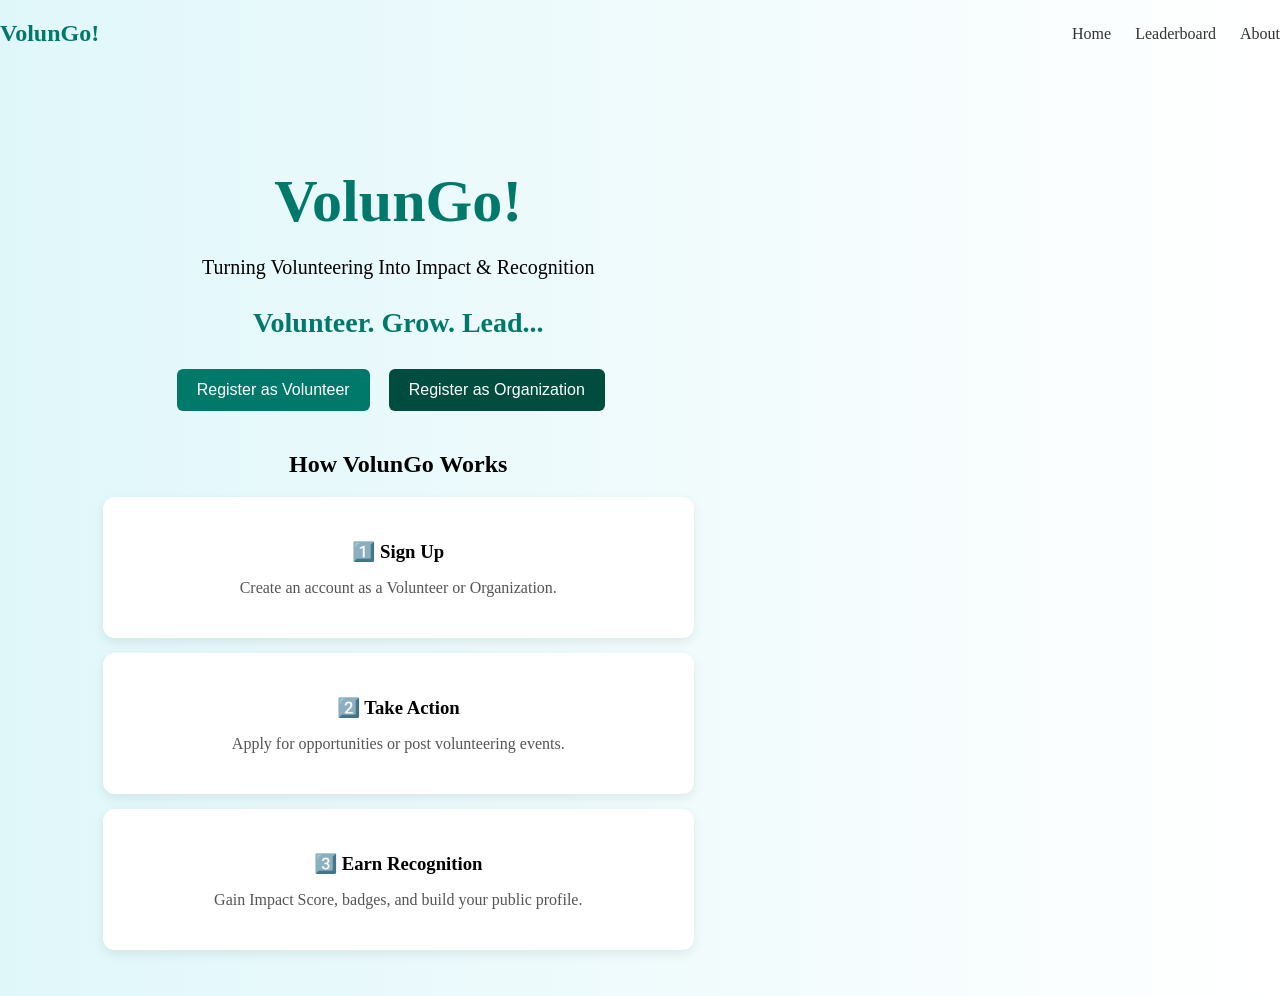
==== index.html @ 48379a9e "added files" ====
<!DOCTYPE html>
<html>
<head>
    <title>VolunGo!</title>
    <link rel="stylesheet" href="style.css">
</head>
<body>
<nav class="navbar">
    <div class="nav-logo">VolunGo!</div>
    <div class="nav-links">
        <a href="#">Home</a>
        <a href="leaderboard.html">Leaderboard</a>
        <a href="#">About</a>
    </div>

</nav>
<div class="container">

    <!-- LEFT SECTION -->
    <div class="left">
        <h1 class="logo">VolunGo!</h1>
        <p class="tagline">
            Turning Volunteering Into Impact & Recognition
        </p>
        <p class="motto">Volunteer. Grow. Lead...</p>

        <div class="buttons">
            <button class="volunteer-btn">Register as Volunteer</button>
            <button class="org-btn">Register as Organization</button>
        </div>
        <section class="how-it-works">

    <h2>How VolunGo Works</h2>

    <div class="steps">

        <div class="step">
            <h3>1️⃣ Sign Up</h3>
            <p>Create an account as a Volunteer or Organization.</p>
        </div>

        <div class="step">
            <h3>2️⃣ Take Action</h3>
            <p>Apply for opportunities or post volunteering events.</p>
        </div>

        <div class="step">
            <h3>3️⃣ Earn Recognition</h3>
            <p>Gain Impact Score, badges, and build your public profile.</p>
        </div>

    </div>

</section>
    </div>


</div>

<script src="script.js"></script>
</body>
</html>
---- style.css ----
*.navbar {
    width: 100%;
    padding: 20px 8%;
    display: flex;
    justify-content: space-between;
    align-items: center;
    position: absolute;
    top: 0;
}

.nav-logo {
    font-size: 24px;
    font-weight: bold;
    color: #00796b;
}

.nav-links a {
    margin-left: 20px;
    text-decoration: none;
    color: #333;
    font-weight: 500;
}

.nav-links a:hover {
    color: #00796b;
}
 {
    margin: 0;
    padding: 0;
    box-sizing: border-box;
    font-family: Arial, sans-serif;
}

body {
    background: linear-gradient(to right, #e0f7fa, #ffffff);
    min-height: 100vh;
    display: flex;
    align-items: center;
    justify-content: center;
    padding-top: 80px;
}

.container {
    width: 85%;
    display: flex;
    justify-content: space-between;
    align-items: flex-start;   /* important */
    gap: 40px;
}

.left {
    width: 55%;
    text-align: center;
}
.logo {
    font-size: 60px;      /* slightly bigger */
    font-weight: bold;
    color: #00796b;
    margin-bottom: 10px;
}

.tagline {
    font-size: 20px;
    margin-bottom: 5px;
}

.motto {
    font-size: 28px;      /* bigger */
    font-weight: 600;
    font-family: 'Brush Script MT', cursive;
    color: #00796b;
    margin-bottom: 20px;
}
.buttons {
    margin-top: 30px;
}

button {
    padding: 12px 20px;
    margin-right: 15px;
    border: none;
    border-radius: 6px;
    cursor: pointer;
    font-size: 16px;
}

.volunteer-btn {
    background-color: #00796b;
    color: white;
}

.org-btn {
    background-color: #004d40;
    color: white;
}

button:hover {
    opacity: 0.8;
}

.right {
    width: 30%;
    background-color: white;
    padding: 18px;
    border-radius: 10px;
    box-shadow: 0 4px 12px rgba(0,0,0,0.1);
}

.right h2 {
    font-size: 20px;
    margin-bottom: 15px;
}

.leader {
    font-size: 14px;
}

.leader {
    display: flex;
    justify-content: space-between;
    margin-bottom: 15px;
}

.badge {
    padding: 4px 10px;
    border-radius: 20px;
    font-size: 14px;
    color: white;
}

.gold {
    background-color: #d4af37;
}

.silver {
    background-color: #9e9e9e;
}

.bronze {
    background-color: #cd7f32;
}

@media (max-width: 768px) {
    .container {
        flex-direction: column;
        text-align: center;
    }

    .right {
        display: none;
    }
}
.how-it-works {
    margin-top: 40px;
    text-align: center;
}
.steps {
    display: flex;
    flex-direction: column;
    gap: 15px;
}
.step {
    background: white;
    padding: 25px;
    border-radius: 12px;
    box-shadow: 0 4px 12px rgba(0,0,0,0.08);
    flex: 1;
}

.step h3 {
    margin-bottom: 15px;
}

.step p {
    color: #555;
}
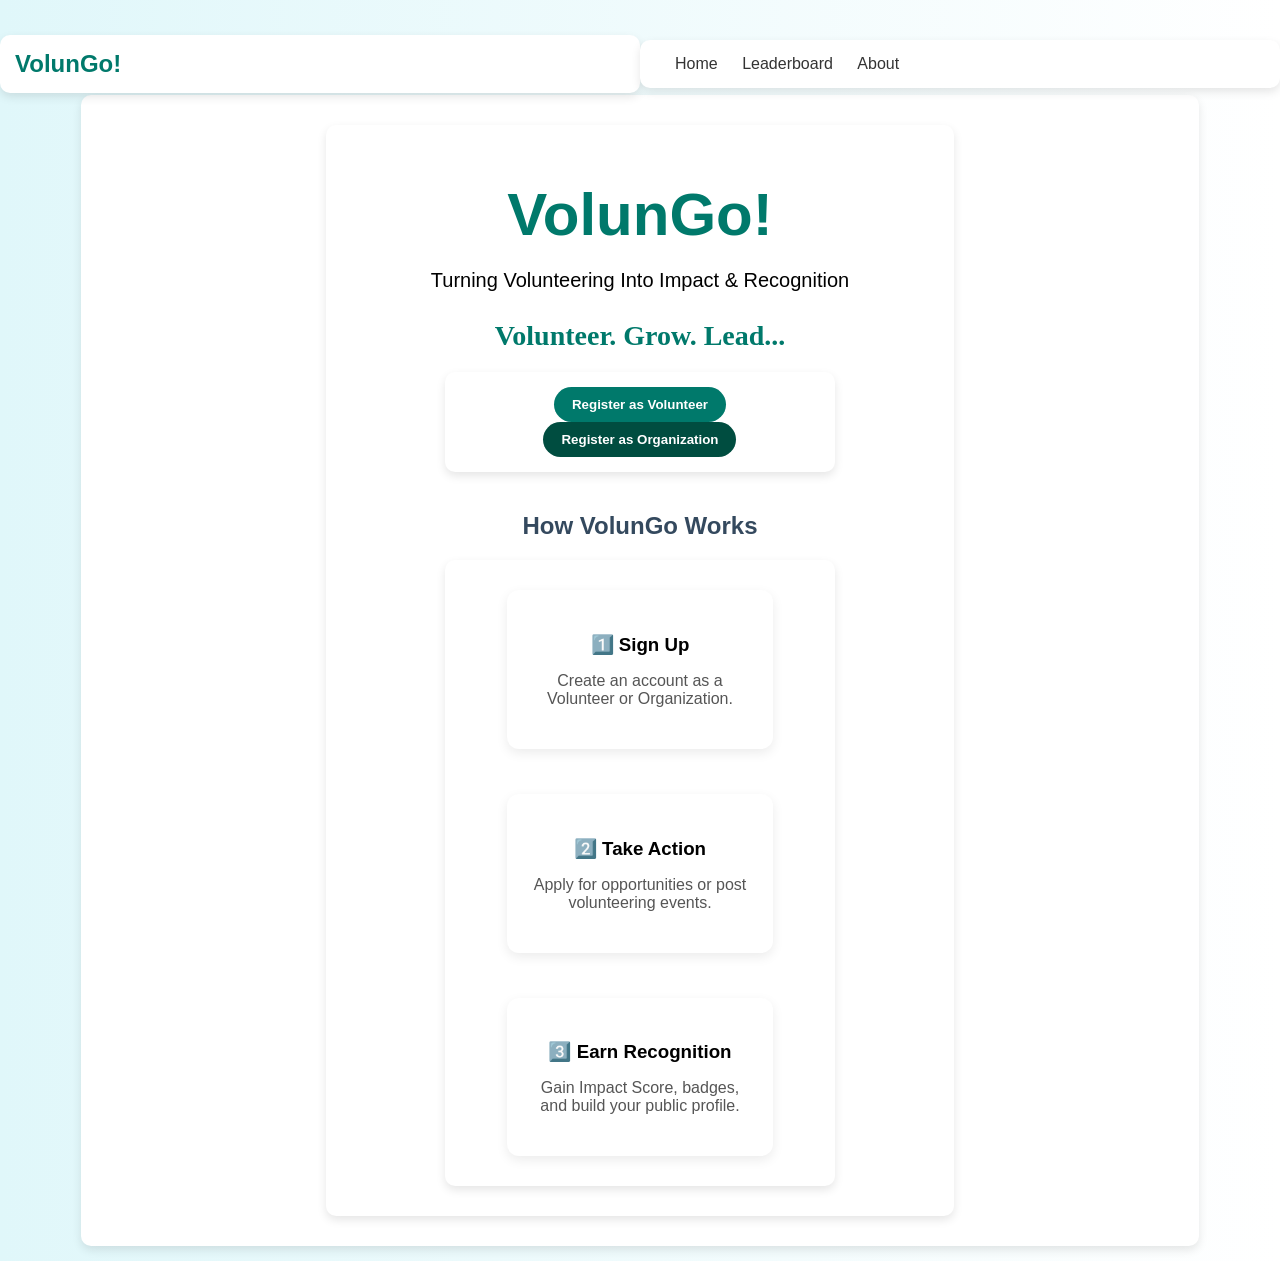
==== commit c0ed7327: "merging" ====
--- a/index.html
+++ b/index.html
@@ -21,6 +21,8 @@
         <h1 class="logo">VolunGo!</h1>
         <p class="tagline">
             Turning Volunteering Into Impact & Recognition
+            
+
         </p>
         <p class="motto">Volunteer. Grow. Lead...</p>
 
@@ -57,6 +59,7 @@
 
 </div>
 
+
 <script src="script.js"></script>
 </body>
 </html>
--- a/style.css
+++ b/style.css
@@ -1,4 +1,4 @@
-*.navbar {
+.navbar {
     width: 100%;
     padding: 20px 8%;
     display: flex;
@@ -24,12 +24,6 @@
 .nav-links a:hover {
     color: #00796b;
 }
- {
-    margin: 0;
-    padding: 0;
-    box-sizing: border-box;
-    font-family: Arial, sans-serif;
-}
 
 body {
     background: linear-gradient(to right, #e0f7fa, #ffffff);
@@ -38,6 +32,9 @@
     align-items: center;
     justify-content: center;
     padding-top: 80px;
+
+    margin: 0;  
+    font-family: Arial, sans-serif;
 }
 
 .container {
@@ -71,18 +68,7 @@
     color: #00796b;
     margin-bottom: 20px;
 }
-.buttons {
-    margin-top: 30px;
-}
-
-button {
-    padding: 12px 20px;
-    margin-right: 15px;
-    border: none;
-    border-radius: 6px;
-    cursor: pointer;
-    font-size: 16px;
-}
+
 
 .volunteer-btn {
     background-color: #00796b;
@@ -92,10 +78,6 @@
 .org-btn {
     background-color: #004d40;
     color: white;
-}
-
-button:hover {
-    opacity: 0.8;
 }
 
 .right {
@@ -111,11 +93,9 @@
     margin-bottom: 15px;
 }
 
+
 .leader {
     font-size: 14px;
-}
-
-.leader {
     display: flex;
     justify-content: space-between;
     margin-bottom: 15px;
@@ -173,4 +153,121 @@
 
 .step p {
     color: #555;
-}+}
+
+h1 {
+    color: #2c3e50;
+}
+
+h2 {
+    color: #34495e;
+}
+
+div {
+    background: white;
+    padding: 15px;
+    margin: 15px auto;
+    width: 60%;
+    border-radius: 10px;
+    box-shadow: 0px 4px 10px rgba(0,0,0,0.1);
+}
+
+
+button {
+    background-color: #00796b;
+    color: white;
+    padding: 10px 18px;
+    border: none;
+    border-radius: 25px;
+    cursor: pointer;
+    font-weight: bold;
+    transition: 0.3s;
+}
+
+button:hover {
+    background-color: #004d40;
+    transform: scale(1.05);
+}
+
+th {
+    background-color: #4CAF50;
+    color: white;
+}
+
+td, th {
+    padding: 10px;
+}
+form {
+    background: white;
+    padding: 25px;
+    width: 50%;
+    margin: 20px auto;
+    border-radius: 12px;
+    box-shadow: 0px 4px 12px rgba(0,0,0,0.1);
+    text-align: left;
+}
+
+input, select {
+    width: 100%;
+    padding: 8px;
+    margin-top: 5px;
+    margin-bottom: 15px;
+    border-radius: 6px;
+    border: 1px solid #ccc;
+}
+
+
+table {
+    margin: 20px auto;
+    border-collapse: collapse;
+    width: 60%;
+    box-shadow: 0px 4px 12px rgba(0,0,0,0.1);
+    background-color: white;
+    border-radius: 10px;
+    overflow: hidden;
+}
+
+th, td {
+    padding: 12px 15px;
+    text-align: center;
+}
+
+th {
+    background-color: #00796b;
+    color: white;
+    font-size: 16px;
+}
+
+tr:nth-child(even) {
+    background-color: #f2f2f2;
+}
+
+tr:hover {
+    background-color: #d0f0eb;
+}
+/* ===== Header Styling ===== */
+.header {
+    background: linear-gradient(to right, #b2dfdb, #80cbc4); /* light teal gradient */
+    color: #00796b;       /* dark teal text */
+    padding: 30px;
+    border-radius: 10px;
+    margin-bottom: 20px;
+    text-align: center;
+}
+/* Navigation Links Styling */
+.nav a {
+               /* dark teal text */
+    text-decoration: none;
+    margin: 0 15px;
+    font-weight: bold;
+    padding: 8px 15px;
+    border-radius: 20px;
+    transition: 0.3s;
+}
+
+.nav a:hover {
+    background-color: #00796b; /* darker teal on hover */
+    color: white;
+    transform: scale(1.05);
+}
+
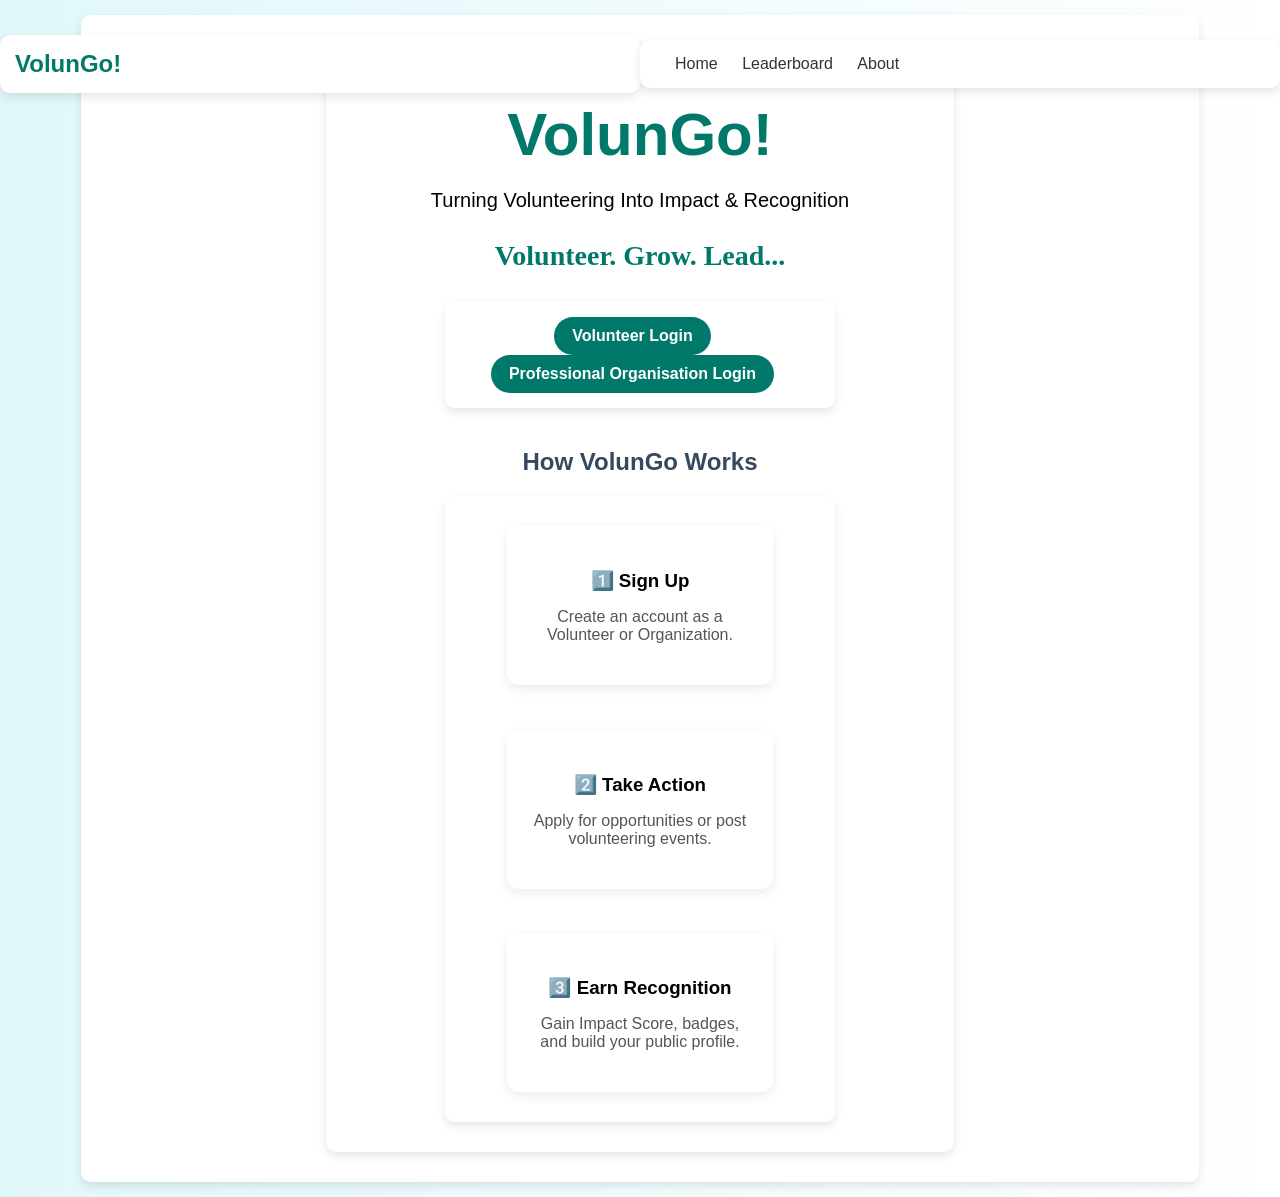
==== commit 437737fc: "index" ====
--- a/index.html
+++ b/index.html
@@ -27,8 +27,14 @@
         <p class="motto">Volunteer. Grow. Lead...</p>
 
         <div class="buttons">
-            <button class="volunteer-btn">Register as Volunteer</button>
-            <button class="org-btn">Register as Organization</button>
+            <a href="index1.html">
+    <button> Volunteer Login</button>
+</a>
+
+<a href="professional.html">
+    <button>Professional Organisation Login</button>
+</a>
+
         </div>
         <section class="how-it-works">
 
@@ -59,7 +65,6 @@
 
 </div>
 
-
 <script src="script.js"></script>
 </body>
 </html>
--- a/style.css
+++ b/style.css
@@ -1,4 +1,4 @@
-.navbar {
+*.navbar {
     width: 100%;
     padding: 20px 8%;
     display: flex;
@@ -24,6 +24,12 @@
 .nav-links a:hover {
     color: #00796b;
 }
+ {
+    margin: 0;
+    padding: 0;
+    box-sizing: border-box;
+    font-family: Arial, sans-serif;
+}
 
 body {
     background: linear-gradient(to right, #e0f7fa, #ffffff);
@@ -32,9 +38,6 @@
     align-items: center;
     justify-content: center;
     padding-top: 80px;
-
-    margin: 0;  
-    font-family: Arial, sans-serif;
 }
 
 .container {
@@ -68,7 +71,18 @@
     color: #00796b;
     margin-bottom: 20px;
 }
-
+.buttons {
+    margin-top: 30px;
+}
+
+button {
+    padding: 12px 20px;
+    margin-right: 15px;
+    border: none;
+    border-radius: 6px;
+    cursor: pointer;
+    font-size: 16px;
+}
 
 .volunteer-btn {
     background-color: #00796b;
@@ -78,6 +92,10 @@
 .org-btn {
     background-color: #004d40;
     color: white;
+}
+
+button:hover {
+    opacity: 0.8;
 }
 
 .right {
@@ -93,9 +111,11 @@
     margin-bottom: 15px;
 }
 
-
 .leader {
     font-size: 14px;
+}
+
+.leader {
     display: flex;
     justify-content: space-between;
     margin-bottom: 15px;
@@ -187,6 +207,14 @@
 button:hover {
     background-color: #004d40;
     transform: scale(1.05);
+}
+
+table {
+    margin: auto;
+    background: white;
+    border-collapse: collapse;
+    width: 60%;
+    box-shadow: 0px 4px 10px rgba(0,0,0,0.1);
 }
 
 th {
@@ -216,7 +244,16 @@
     border: 1px solid #ccc;
 }
 
-
+label {.header {
+    background: linear-gradient(to right, #00796b, #26a69a);
+    color: white;
+    padding: 30px;
+    border-radius: 10px;
+    margin-bottom: 20px;
+    text-align: center;
+}
+    font-weight: bold;
+}
 table {
     margin: 20px auto;
     border-collapse: collapse;
@@ -256,7 +293,7 @@
 }
 /* Navigation Links Styling */
 .nav a {
-               /* dark teal text */
+    color: #004d40;           /* dark teal text */
     text-decoration: none;
     margin: 0 15px;
     font-weight: bold;
@@ -270,4 +307,9 @@
     color: white;
     transform: scale(1.05);
 }
-
+body {
+    background-color: #e0f2f1; /* very light teal */
+    font-family: Arial, sans-serif;
+    margin: 0;
+    padding: 0;
+}
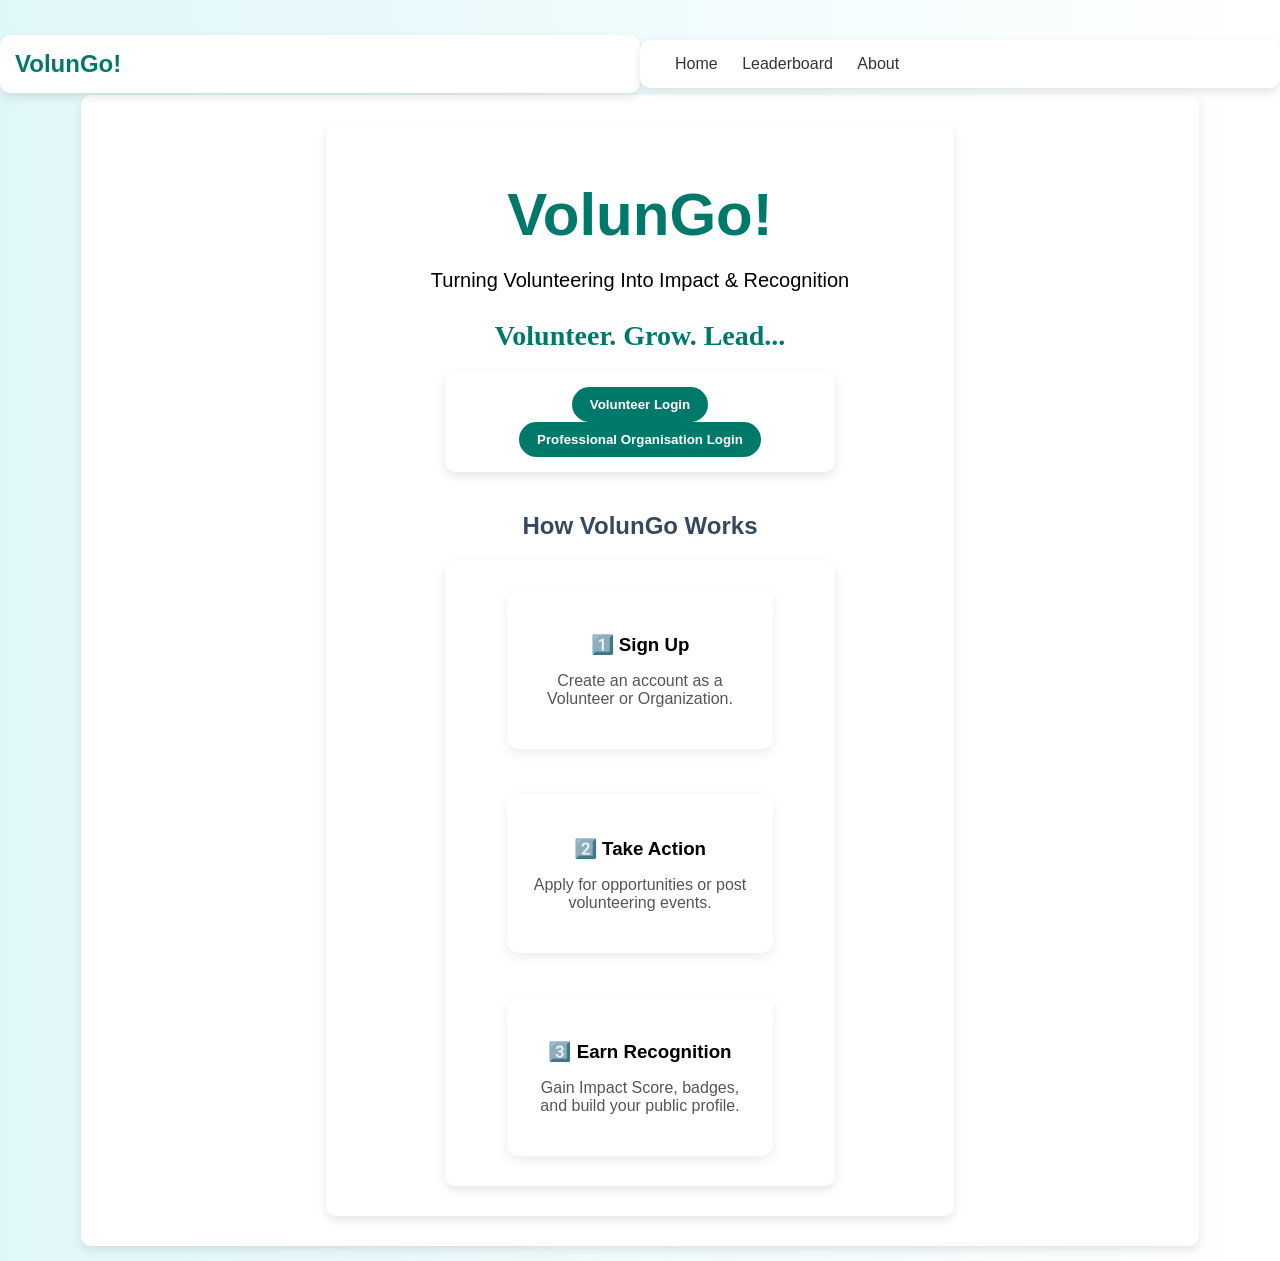
==== commit 1292aefb: "Merge branch 'main' of https://github.com/adithyaasok2006-design/VolunGo" ====
--- a/index.html
+++ b/index.html
@@ -65,6 +65,7 @@
 
 </div>
 
+
 <script src="script.js"></script>
 </body>
 </html>
--- a/style.css
+++ b/style.css
@@ -1,4 +1,4 @@
-*.navbar {
+.navbar {
     width: 100%;
     padding: 20px 8%;
     display: flex;
@@ -24,12 +24,6 @@
 .nav-links a:hover {
     color: #00796b;
 }
- {
-    margin: 0;
-    padding: 0;
-    box-sizing: border-box;
-    font-family: Arial, sans-serif;
-}
 
 body {
     background: linear-gradient(to right, #e0f7fa, #ffffff);
@@ -38,6 +32,9 @@
     align-items: center;
     justify-content: center;
     padding-top: 80px;
+
+    margin: 0;  
+    font-family: Arial, sans-serif;
 }
 
 .container {
@@ -71,18 +68,7 @@
     color: #00796b;
     margin-bottom: 20px;
 }
-.buttons {
-    margin-top: 30px;
-}
-
-button {
-    padding: 12px 20px;
-    margin-right: 15px;
-    border: none;
-    border-radius: 6px;
-    cursor: pointer;
-    font-size: 16px;
-}
+
 
 .volunteer-btn {
     background-color: #00796b;
@@ -92,10 +78,6 @@
 .org-btn {
     background-color: #004d40;
     color: white;
-}
-
-button:hover {
-    opacity: 0.8;
 }
 
 .right {
@@ -111,11 +93,9 @@
     margin-bottom: 15px;
 }
 
+
 .leader {
     font-size: 14px;
-}
-
-.leader {
     display: flex;
     justify-content: space-between;
     margin-bottom: 15px;
@@ -207,14 +187,6 @@
 button:hover {
     background-color: #004d40;
     transform: scale(1.05);
-}
-
-table {
-    margin: auto;
-    background: white;
-    border-collapse: collapse;
-    width: 60%;
-    box-shadow: 0px 4px 10px rgba(0,0,0,0.1);
 }
 
 th {
@@ -244,16 +216,7 @@
     border: 1px solid #ccc;
 }
 
-label {.header {
-    background: linear-gradient(to right, #00796b, #26a69a);
-    color: white;
-    padding: 30px;
-    border-radius: 10px;
-    margin-bottom: 20px;
-    text-align: center;
-}
-    font-weight: bold;
-}
+
 table {
     margin: 20px auto;
     border-collapse: collapse;
@@ -293,7 +256,7 @@
 }
 /* Navigation Links Styling */
 .nav a {
-    color: #004d40;           /* dark teal text */
+               /* dark teal text */
     text-decoration: none;
     margin: 0 15px;
     font-weight: bold;
@@ -307,9 +270,4 @@
     color: white;
     transform: scale(1.05);
 }
-body {
-    background-color: #e0f2f1; /* very light teal */
-    font-family: Arial, sans-serif;
-    margin: 0;
-    padding: 0;
-}
+
